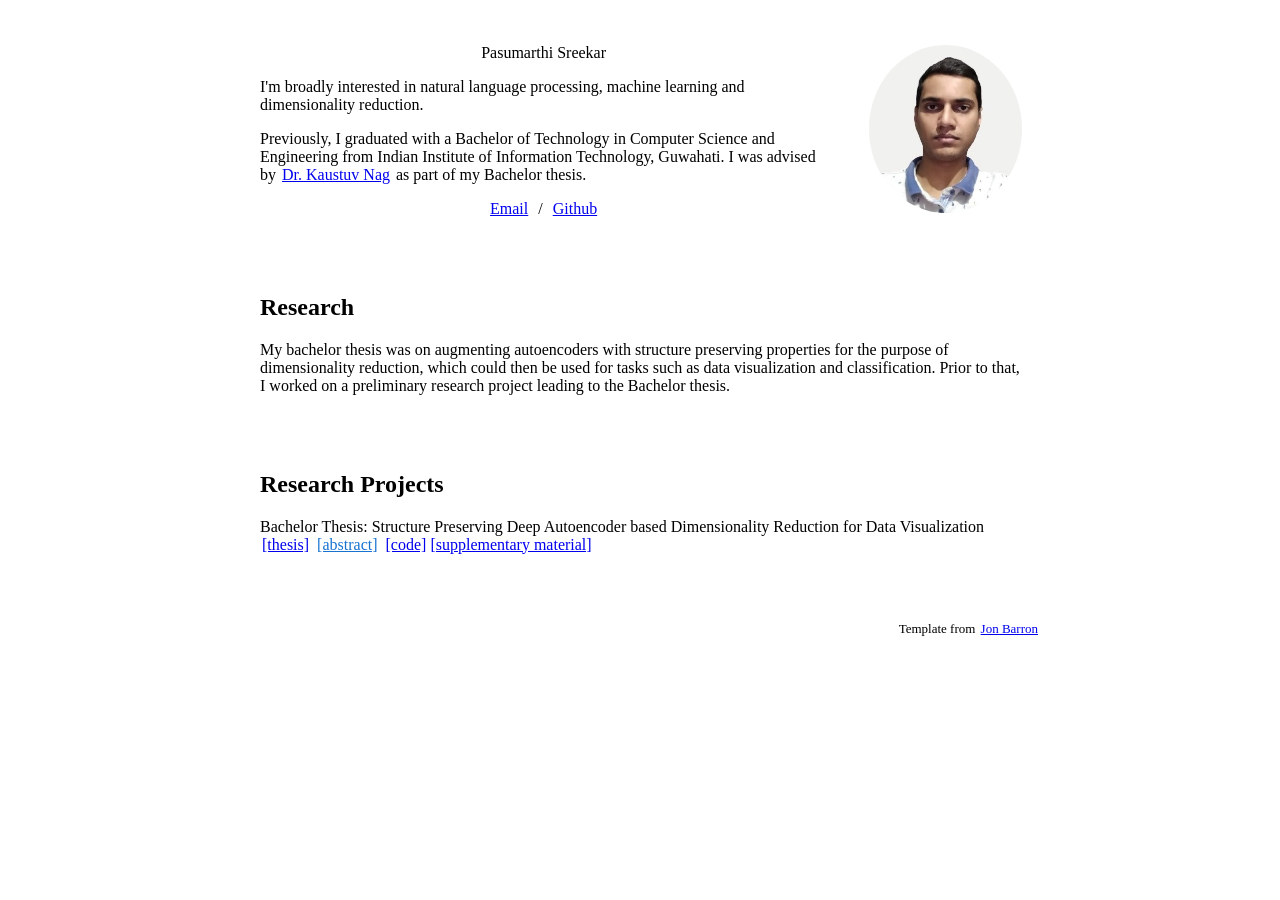
==== index.html @ 862ea4b8 "c" ====
<!DOCTYPE HTML>
<html lang="en">
  <head>

    <style>
  a {
    margin: 2px; /* Adjust the value according to your preference */
  }
      #hidden-paragraph {
        display: none;
      }
      #reveal-link{
  color: #1772d0;}
      
    </style>
    <script>
    function toggleParagraph() {
       
      var paragraph = document.getElementById('hidden-paragraph');
      if( paragraph.style.display == 'block'){
      paragraph.style.display = 'none';
      //document.getElementById('reveal-link').style.display = 'none'; // Hide the link
      return;
      } 
      paragraph.style.display = 'block';
     
    }
    </script>
    <meta http-equiv="Content-Type" content="text/html; charset=UTF-8">

    <title>Pasumarthi Sreekar</title>

    <meta name="author" content="Pasumarthi Sreekar">
    <meta name="viewport" content="width=device-width, initial-scale=1">
    <link rel="shortcut icon" href="images/favicon/favicon.ico" type="image/x-icon">
    <link rel="stylesheet" type="text/css" href="stylesheet.css">
    
  </head>

  <body>
    <table style="width:100%;max-width:800px;border:0px;border-spacing:0px;border-collapse:separate;margin-right:auto;margin-left:auto;"><tbody>
      <tr style="padding:0px">
        <td style="padding:0px">
          <table style="width:100%
;border:0px;border-spacing:0px;border-collapse:separate;margin-right:auto;margin-left:auto;"><tbody>
            <tr style="padding:0px">
              <td style="padding:2.5%;width:63%;vertical-align:middle">
                <p class="name" style="text-align: center;">
                  Pasumarthi Sreekar
                </p>
                <p>I'm broadly interested in natural language processing, machine learning and dimensionality reduction.</p><p> Previously, I graduated with a Bachelor of Technology in Computer Science and Engineering from Indian Institute of Information Technology, Guwahati. I was advised by <a href="https://www.iiitg.ac.in/computer-science-and-engineering/dr-kaustuv-nag">Dr. Kaustuv Nag</a> as part of my Bachelor thesis.</p>

               
                <p>
                   </p>
                <p style="text-align:center">
                  <a href="mailto:sreekar.pasumarthi@gmail.com">Email</a> &nbsp;/&nbsp;
                  
              
                  <a href="https://github.com/pasumarthisreekar/">Github</a>
                </p>
              </td>
              <td style="padding:2.5%;width:20%;max-width:20%">
                <a href="images/JonBarron.jpg"><img style="width:100%;max-width:100%;object-fit: cover; border-radius: 50%;" alt="profile photo" src="images/JonBarron.jpg" class="hoverZoomLink"></a>
              </td>
            </tr>
          </tbody></table>
          <table style="width:100%;border:0px;border-spacing:0px;border-collapse:separate;margin-right:auto;margin-left:auto;"><tbody>
              <tr>
              <td style="padding:20px;width:100%;vertical-align:middle">
                <h2>Research</h2>
                <p>
                  My bachelor thesis was on augmenting autoencoders with structure preserving properties for the purpose of dimensionality reduction, which could then be used for tasks such as data visualization and classification. Prior to that, I worked on a preliminary research project leading to the Bachelor thesis.
                
                </p>
              </td>
            </tr>
          </tbody></table>
          <table style="width:100%;border:0px;border-spacing:0px;border-collapse:separate;margin-right:auto;margin-left:auto;"><tbody>
            <td style="padding:20px;width:100%;vertical-align:middle">
            <h2>Research Projects</h2>
<p>
  <span class="papertitle">
    Bachelor Thesis: Structure Preserving Deep Autoencoder based Dimensionality Reduction for Data Visualization
    </span>

    <br />
	  <a href="data/Bachelor Thesis.pdf">[thesis]</a> <a href="#" id="reveal-link" onclick="toggleParagraph();">[abstract]</a> <a href="https://github.com/pasumarthisreekar/bachelor-thesis">[code]</a><a href="data/Supplementary Material.pdf">[supplementary material]</a>

<p id="hidden-paragraph">Autoencoders are typically used for the task of dimensionality reduction. However, a drawback of theirs is that if they have additional representative capacity, they may not preserve the structure of input data faithfully in the lower-dimensional space. Regularisation can be a way to solve this problem, as it can encourge the autoencoder to learn stucture preserving properties of the dataset. Here, we propose a regulariser that aims to preserve the geometric properties of the input data by preserving the geodesic distances between data points in the input space as the Euclidean distance in the embedding space. Further, for the task of data visualization, we set the lower dimensionality to 2 or 3. We then test the visual quality of the embeddings and observe that the autoencoder was able to preserve the manifold structure successfully.
</p> 

</p>
        
   
    
      

           

          

                     

          
          </tbody></table>
          <table style="width:100%;border:0px;border-spacing:0px;border-collapse:separate;margin-right:auto;margin-left:auto;"><tbody>
            <tr>
              <td style="padding:0px">
                <br>
                <p style="text-align:right;font-size:small;">
                  Template from <a href="https://github.com/jonbarron/jonbarron_website">Jon Barron</a> 
              </td>
            </tr>
          </tbody></table>
        </td>
      </tr>
    </table>
  </body>
</html>
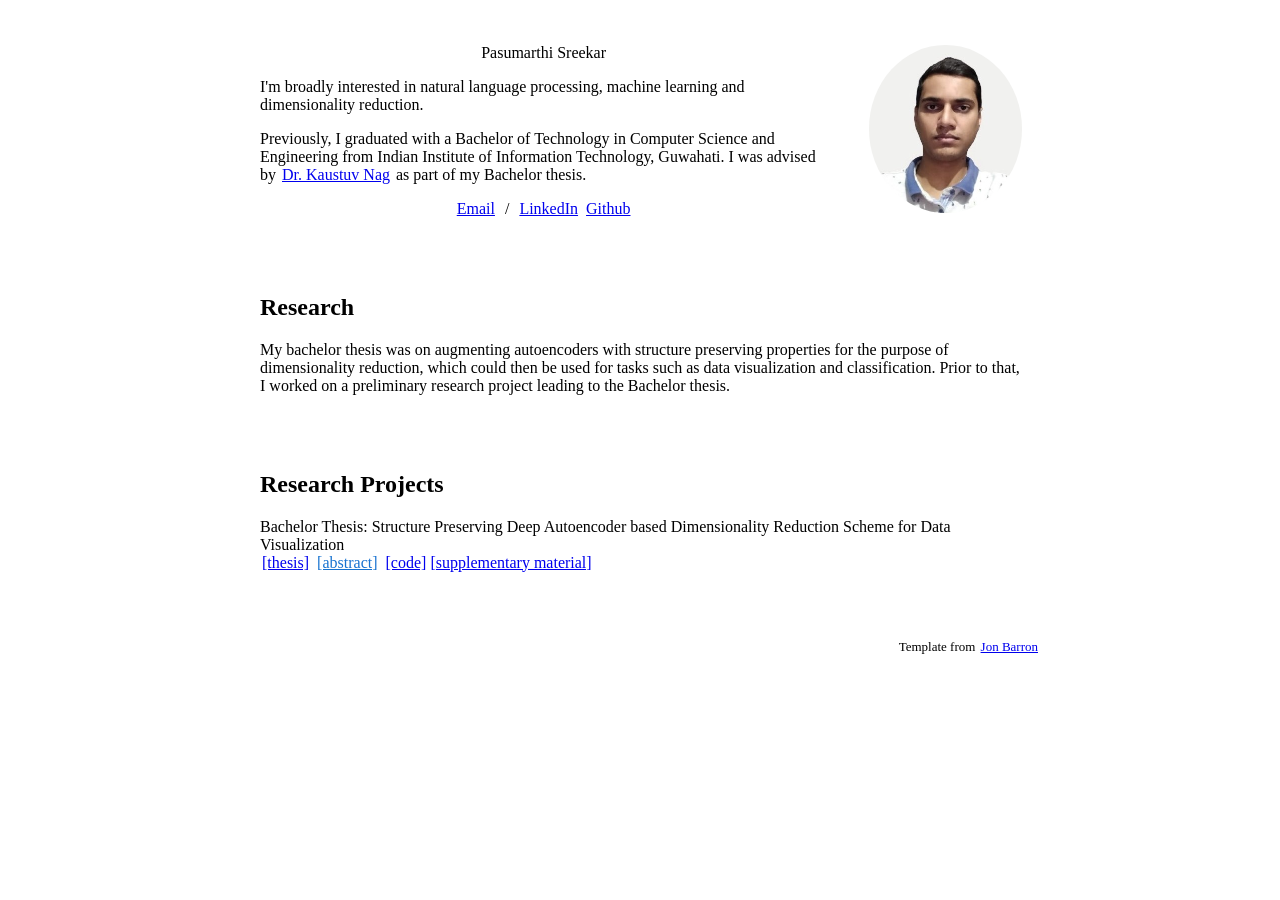
==== commit 6c493599: "c" ====
--- a/index.html
+++ b/index.html
@@ -56,7 +56,7 @@
                 <p style="text-align:center">
                   <a href="mailto:sreekar.pasumarthi@gmail.com">Email</a> &nbsp;/&nbsp;
                   
-              
+                  <a href="https://linkedin.com/pasumarthisreekar/">LinkedIn</a>
                   <a href="https://github.com/pasumarthisreekar/">Github</a>
                 </p>
               </td>
@@ -81,7 +81,7 @@
             <h2>Research Projects</h2>
 <p>
   <span class="papertitle">
-    Bachelor Thesis: Structure Preserving Deep Autoencoder based Dimensionality Reduction for Data Visualization
+    Bachelor Thesis: Structure Preserving Deep Autoencoder based Dimensionality Reduction Scheme for Data Visualization
     </span>
 
     <br />
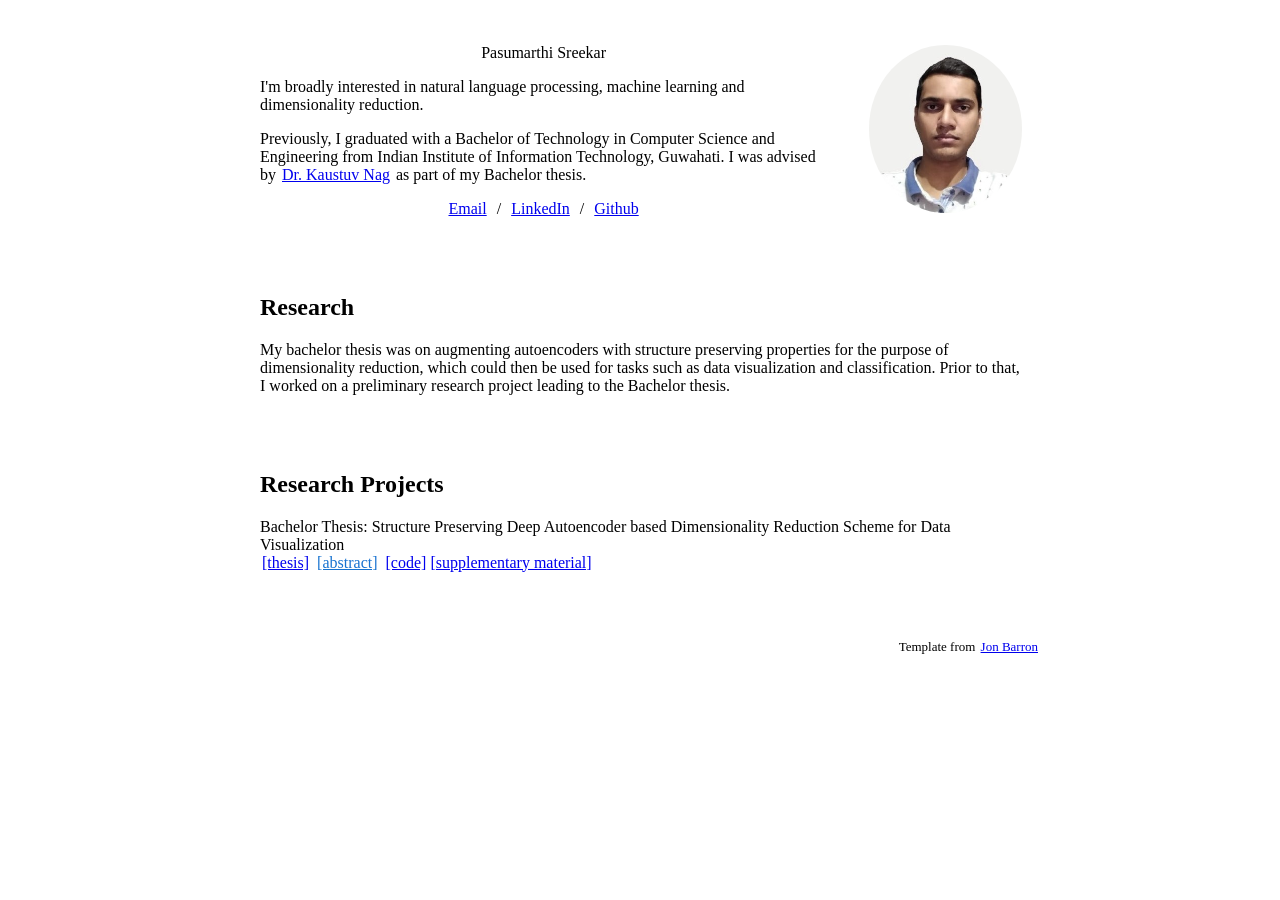
==== commit 6b900aa2: "c" ====
--- a/index.html
+++ b/index.html
@@ -56,7 +56,7 @@
                 <p style="text-align:center">
                   <a href="mailto:sreekar.pasumarthi@gmail.com">Email</a> &nbsp;/&nbsp;
                   
-                  <a href="https://linkedin.com/pasumarthisreekar/">LinkedIn</a>
+                  <a href="https://linkedin.com/in/pasumarthisreekar/">LinkedIn</a> &nbsp;/&nbsp;
                   <a href="https://github.com/pasumarthisreekar/">Github</a>
                 </p>
               </td>
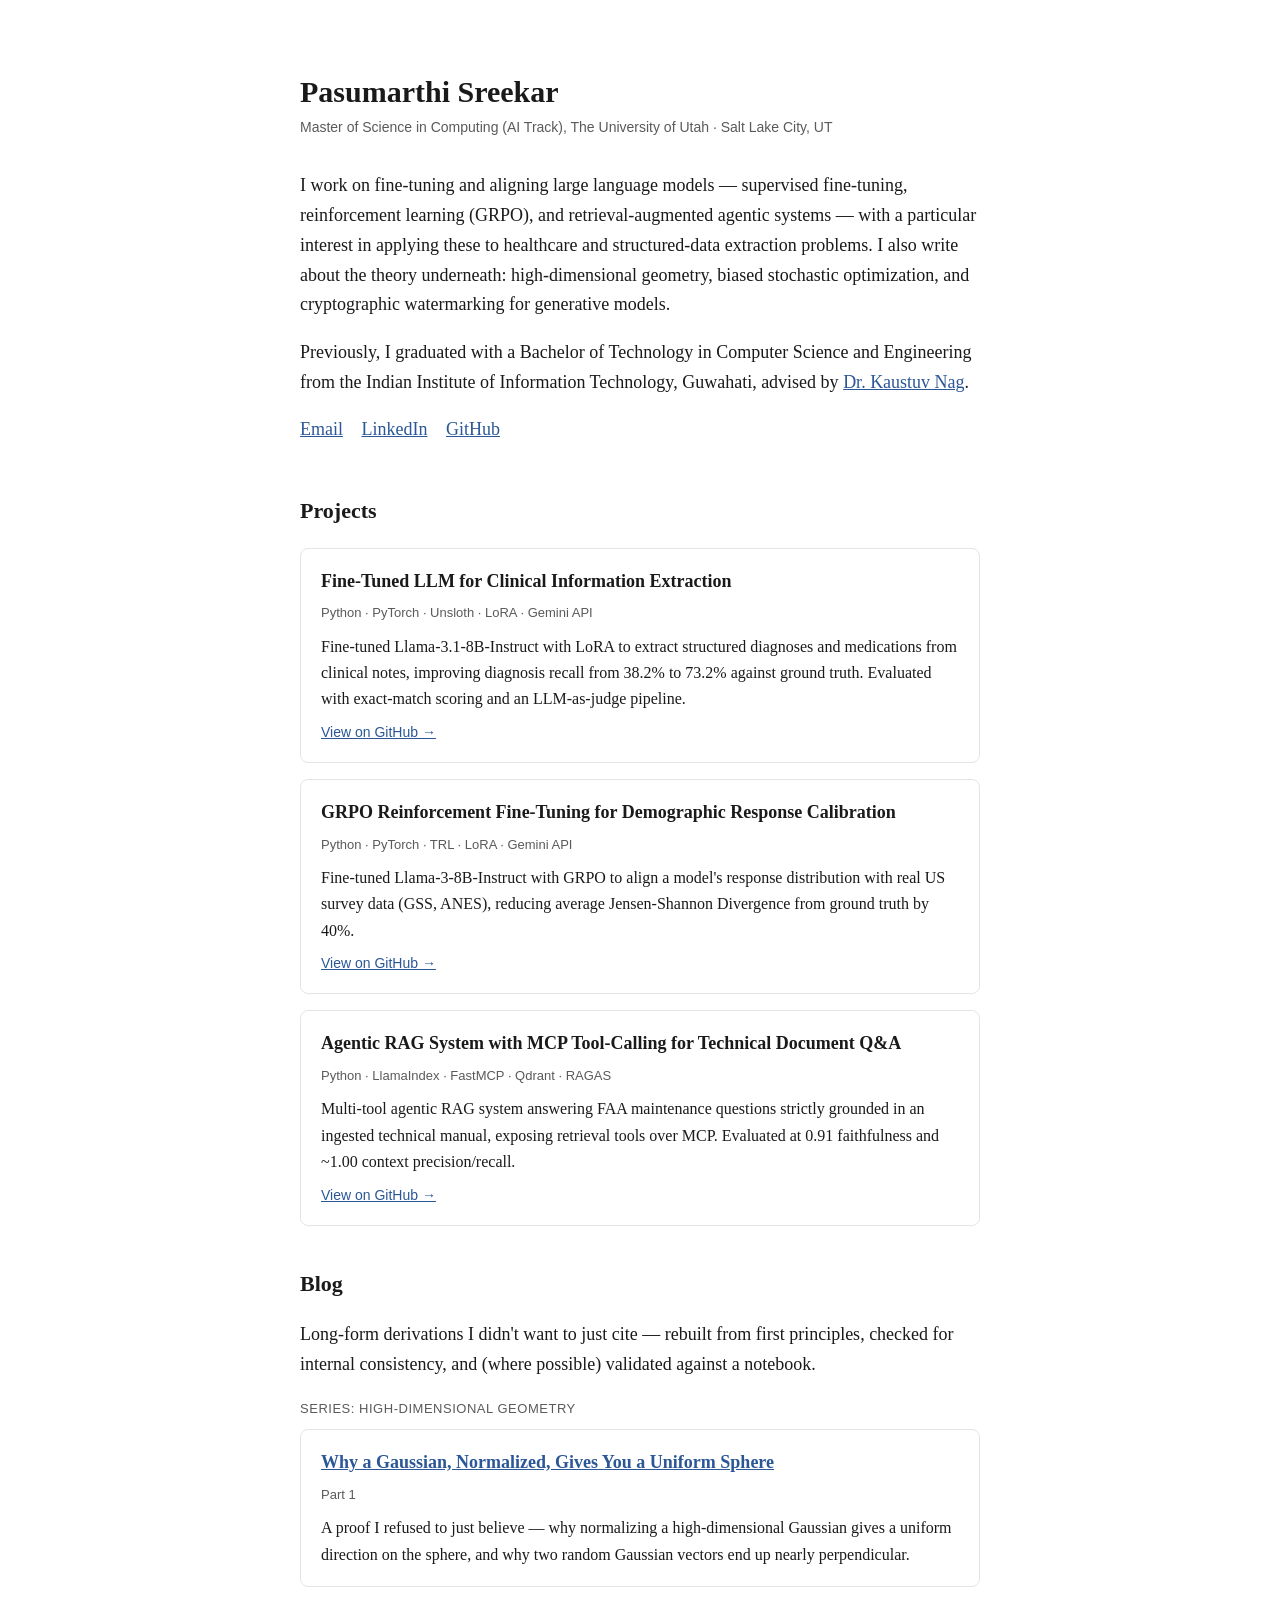
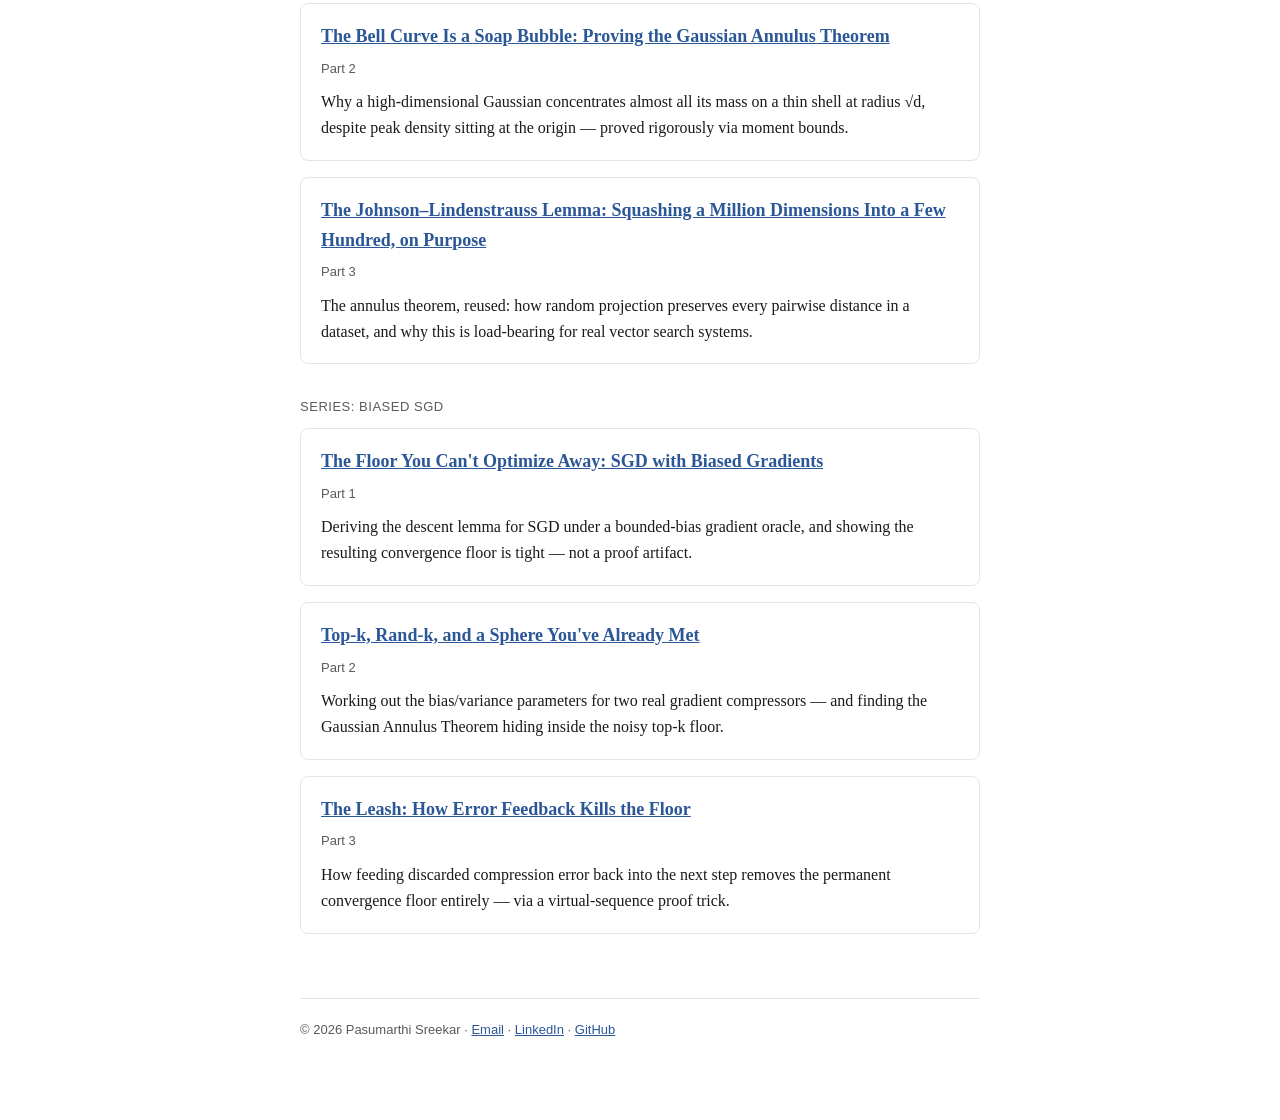
==== commit 280b48c5: "Rebuild portfolio site: current bio, projects, and blog" ====
--- a/index.html
+++ b/index.html
@@ -1,120 +1,99 @@
-<!DOCTYPE HTML>
+<!DOCTYPE html>
 <html lang="en">
-  <head>
+<head>
+<meta charset="UTF-8">
+<meta name="viewport" content="width=device-width, initial-scale=1">
+<title>Pasumarthi Sreekar</title>
+<link rel="stylesheet" href="style.css">
+</head>
+<body>
 
-    <style>
-  a {
-    margin: 2px; /* Adjust the value according to your preference */
-  }
-      #hidden-paragraph {
-        display: none;
-      }
-      #reveal-link{
-  color: #1772d0;}
-      
-    </style>
-    <script>
-    function toggleParagraph() {
-       
-      var paragraph = document.getElementById('hidden-paragraph');
-      if( paragraph.style.display == 'block'){
-      paragraph.style.display = 'none';
-      //document.getElementById('reveal-link').style.display = 'none'; // Hide the link
-      return;
-      } 
-      paragraph.style.display = 'block';
-     
-    }
-    </script>
-    <meta http-equiv="Content-Type" content="text/html; charset=UTF-8">
+<section class="intro">
+  <h1>Pasumarthi Sreekar</h1>
+  <p class="meta">Master of Science in Computing (AI Track), The University of Utah &middot; Salt Lake City, UT</p>
 
-    <title>Pasumarthi Sreekar</title>
+  <p>I work on fine-tuning and aligning large language models — supervised fine-tuning, reinforcement learning (GRPO), and retrieval-augmented agentic systems — with a particular interest in applying these to healthcare and structured-data extraction problems. I also write about the theory underneath: high-dimensional geometry, biased stochastic optimization, and cryptographic watermarking for generative models.</p>
 
-    <meta name="author" content="Pasumarthi Sreekar">
-    <meta name="viewport" content="width=device-width, initial-scale=1">
-    <link rel="shortcut icon" href="images/favicon/favicon.ico" type="image/x-icon">
-    <link rel="stylesheet" type="text/css" href="stylesheet.css">
-    
-  </head>
+  <p>Previously, I graduated with a Bachelor of Technology in Computer Science and Engineering from the Indian Institute of Information Technology, Guwahati, advised by <a href="https://www.iiitg.ac.in/computer-science-and-engineering/dr-kaustuv-nag">Dr. Kaustuv Nag</a>.</p>
 
-  <body>
-    <table style="width:100%;max-width:800px;border:0px;border-spacing:0px;border-collapse:separate;margin-right:auto;margin-left:auto;"><tbody>
-      <tr style="padding:0px">
-        <td style="padding:0px">
-          <table style="width:100%
-;border:0px;border-spacing:0px;border-collapse:separate;margin-right:auto;margin-left:auto;"><tbody>
-            <tr style="padding:0px">
-              <td style="padding:2.5%;width:63%;vertical-align:middle">
-                <p class="name" style="text-align: center;">
-                  Pasumarthi Sreekar
-                </p>
-                <p>I'm broadly interested in natural language processing, machine learning and dimensionality reduction.</p><p> Previously, I graduated with a Bachelor of Technology in Computer Science and Engineering from Indian Institute of Information Technology, Guwahati. I was advised by <a href="https://www.iiitg.ac.in/computer-science-and-engineering/dr-kaustuv-nag">Dr. Kaustuv Nag</a> as part of my Bachelor thesis.</p>
+  <p class="links">
+    <a href="mailto:sreekar.pasumarthi@gmail.com">Email</a>
+    <a href="https://linkedin.com/in/pasumarthisreekar/">LinkedIn</a>
+    <a href="https://github.com/pasumarthisreekar/">GitHub</a>
+  </p>
+</section>
 
-               
-                <p>
-                   </p>
-                <p style="text-align:center">
-                  <a href="mailto:sreekar.pasumarthi@gmail.com">Email</a> &nbsp;/&nbsp;
-                  
-                  <a href="https://linkedin.com/in/pasumarthisreekar/">LinkedIn</a> &nbsp;/&nbsp;
-                  <a href="https://github.com/pasumarthisreekar/">Github</a>
-                </p>
-              </td>
-              <td style="padding:2.5%;width:20%;max-width:20%">
-                <a href="images/JonBarron.jpg"><img style="width:100%;max-width:100%;object-fit: cover; border-radius: 50%;" alt="profile photo" src="images/JonBarron.jpg" class="hoverZoomLink"></a>
-              </td>
-            </tr>
-          </tbody></table>
-          <table style="width:100%;border:0px;border-spacing:0px;border-collapse:separate;margin-right:auto;margin-left:auto;"><tbody>
-              <tr>
-              <td style="padding:20px;width:100%;vertical-align:middle">
-                <h2>Research</h2>
-                <p>
-                  My bachelor thesis was on augmenting autoencoders with structure preserving properties for the purpose of dimensionality reduction, which could then be used for tasks such as data visualization and classification. Prior to that, I worked on a preliminary research project leading to the Bachelor thesis.
-                
-                </p>
-              </td>
-            </tr>
-          </tbody></table>
-          <table style="width:100%;border:0px;border-spacing:0px;border-collapse:separate;margin-right:auto;margin-left:auto;"><tbody>
-            <td style="padding:20px;width:100%;vertical-align:middle">
-            <h2>Research Projects</h2>
-<p>
-  <span class="papertitle">
-    Bachelor Thesis: Structure Preserving Deep Autoencoder based Dimensionality Reduction Scheme for Data Visualization
-    </span>
+<section id="projects">
+  <h2>Projects</h2>
 
-    <br />
-	  <a href="data/Bachelor Thesis.pdf">[thesis]</a> <a href="#" id="reveal-link" onclick="toggleParagraph();">[abstract]</a> <a href="https://github.com/pasumarthisreekar/bachelor-thesis">[code]</a><a href="data/Supplementary Material.pdf">[supplementary material]</a>
+  <div class="project-card">
+    <h3>Fine-Tuned LLM for Clinical Information Extraction</h3>
+    <div class="tags">Python &middot; PyTorch &middot; Unsloth &middot; LoRA &middot; Gemini API</div>
+    <p>Fine-tuned Llama-3.1-8B-Instruct with LoRA to extract structured diagnoses and medications from clinical notes, improving diagnosis recall from 38.2% to 73.2% against ground truth. Evaluated with exact-match scoring and an LLM-as-judge pipeline.</p>
+    <p class="repo-link"><a href="https://github.com/pasumarthisreekar/sft-clinical-llm-extraction">View on GitHub &rarr;</a></p>
+  </div>
 
-<p id="hidden-paragraph">Autoencoders are typically used for the task of dimensionality reduction. However, a drawback of theirs is that if they have additional representative capacity, they may not preserve the structure of input data faithfully in the lower-dimensional space. Regularisation can be a way to solve this problem, as it can encourge the autoencoder to learn stucture preserving properties of the dataset. Here, we propose a regulariser that aims to preserve the geometric properties of the input data by preserving the geodesic distances between data points in the input space as the Euclidean distance in the embedding space. Further, for the task of data visualization, we set the lower dimensionality to 2 or 3. We then test the visual quality of the embeddings and observe that the autoencoder was able to preserve the manifold structure successfully.
-</p> 
+  <div class="project-card">
+    <h3>GRPO Reinforcement Fine-Tuning for Demographic Response Calibration</h3>
+    <div class="tags">Python &middot; PyTorch &middot; TRL &middot; LoRA &middot; Gemini API</div>
+    <p>Fine-tuned Llama-3-8B-Instruct with GRPO to align a model's response distribution with real US survey data (GSS, ANES), reducing average Jensen-Shannon Divergence from ground truth by 40%.</p>
+    <p class="repo-link"><a href="https://github.com/pasumarthisreekar/grpo-demographic-calibration">View on GitHub &rarr;</a></p>
+  </div>
 
-</p>
-        
-   
-    
-      
+  <div class="project-card">
+    <h3>Agentic RAG System with MCP Tool-Calling for Technical Document Q&amp;A</h3>
+    <div class="tags">Python &middot; LlamaIndex &middot; FastMCP &middot; Qdrant &middot; RAGAS</div>
+    <p>Multi-tool agentic RAG system answering FAA maintenance questions strictly grounded in an ingested technical manual, exposing retrieval tools over MCP. Evaluated at 0.91 faithfulness and ~1.00 context precision/recall.</p>
+    <p class="repo-link"><a href="https://github.com/pasumarthisreekar/agentic-rag-faa-manual">View on GitHub &rarr;</a></p>
+  </div>
+</section>
 
-           
+<section id="blog">
+  <h2>Blog</h2>
+  <p>Long-form derivations I didn't want to just cite — rebuilt from first principles, checked for internal consistency, and (where possible) validated against a notebook.</p>
 
-          
+  <div class="series-group">
+    <div class="series-title">Series: High-Dimensional Geometry</div>
+    <div class="post-card">
+      <h3><a href="blog/uniform-sphere-sampling.html">Why a Gaussian, Normalized, Gives You a Uniform Sphere</a></h3>
+      <div class="series">Part 1</div>
+      <p>A proof I refused to just believe — why normalizing a high-dimensional Gaussian gives a uniform direction on the sphere, and why two random Gaussian vectors end up nearly perpendicular.</p>
+    </div>
+    <div class="post-card">
+      <h3><a href="blog/gaussian-annulus-theorem.html">The Bell Curve Is a Soap Bubble: Proving the Gaussian Annulus Theorem</a></h3>
+      <div class="series">Part 2</div>
+      <p>Why a high-dimensional Gaussian concentrates almost all its mass on a thin shell at radius &radic;d, despite peak density sitting at the origin — proved rigorously via moment bounds.</p>
+    </div>
+    <div class="post-card">
+      <h3><a href="blog/jl-lemma-nearest-neighbor.html">The Johnson–Lindenstrauss Lemma: Squashing a Million Dimensions Into a Few Hundred, on Purpose</a></h3>
+      <div class="series">Part 3</div>
+      <p>The annulus theorem, reused: how random projection preserves every pairwise distance in a dataset, and why this is load-bearing for real vector search systems.</p>
+    </div>
+  </div>
 
-                     
+  <div class="series-group">
+    <div class="series-title">Series: Biased SGD</div>
+    <div class="post-card">
+      <h3><a href="blog/biased-sgd-theory.html">The Floor You Can't Optimize Away: SGD with Biased Gradients</a></h3>
+      <div class="series">Part 1</div>
+      <p>Deriving the descent lemma for SGD under a bounded-bias gradient oracle, and showing the resulting convergence floor is tight — not a proof artifact.</p>
+    </div>
+    <div class="post-card">
+      <h3><a href="blog/biased-sgd-topk-randk.html">Top-k, Rand-k, and a Sphere You've Already Met</a></h3>
+      <div class="series">Part 2</div>
+      <p>Working out the bias/variance parameters for two real gradient compressors — and finding the Gaussian Annulus Theorem hiding inside the noisy top-k floor.</p>
+    </div>
+    <div class="post-card">
+      <h3><a href="blog/biased-sgd-error-feedback.html">The Leash: How Error Feedback Kills the Floor</a></h3>
+      <div class="series">Part 3</div>
+      <p>How feeding discarded compression error back into the next step removes the permanent convergence floor entirely — via a virtual-sequence proof trick.</p>
+    </div>
+  </div>
+</section>
 
-          
-          </tbody></table>
-          <table style="width:100%;border:0px;border-spacing:0px;border-collapse:separate;margin-right:auto;margin-left:auto;"><tbody>
-            <tr>
-              <td style="padding:0px">
-                <br>
-                <p style="text-align:right;font-size:small;">
-                  Template from <a href="https://github.com/jonbarron/jonbarron_website">Jon Barron</a> 
-              </td>
-            </tr>
-          </tbody></table>
-        </td>
-      </tr>
-    </table>
-  </body>
+<footer>
+  &copy; 2026 Pasumarthi Sreekar &middot; <a href="mailto:sreekar.pasumarthi@gmail.com">Email</a> &middot; <a href="https://linkedin.com/in/pasumarthisreekar/">LinkedIn</a> &middot; <a href="https://github.com/pasumarthisreekar/">GitHub</a>
+</footer>
+
+</body>
 </html>
--- a/style.css
+++ b/style.css
@@ -0,0 +1,134 @@
+:root {
+  --text: #1a1a1a;
+  --muted: #5a5a5a;
+  --bg: #ffffff;
+  --accent: #2b5797;
+  --border: #e5e5e5;
+  --code-bg: #f5f5f5;
+  --max-width: 720px;
+}
+
+* { box-sizing: border-box; }
+
+body {
+  font-family: "Georgia", "Charter", serif;
+  color: var(--text);
+  background: var(--bg);
+  max-width: var(--max-width);
+  margin: 0 auto;
+  padding: 48px 20px 80px;
+  line-height: 1.65;
+  font-size: 18px;
+}
+
+nav.site-nav {
+  font-family: -apple-system, BlinkMacSystemFont, "Segoe UI", sans-serif;
+  font-size: 15px;
+  margin-bottom: 40px;
+  padding-bottom: 16px;
+  border-bottom: 1px solid var(--border);
+}
+nav.site-nav a {
+  color: var(--muted);
+  text-decoration: none;
+  margin-right: 20px;
+}
+nav.site-nav a:hover { color: var(--accent); }
+nav.site-nav a.home { color: var(--text); font-weight: 600; }
+
+h1 {
+  font-size: 30px;
+  line-height: 1.25;
+  margin-bottom: 6px;
+}
+h2 { font-size: 22px; margin-top: 40px; }
+h3 { font-size: 19px; margin-top: 32px; }
+
+p.meta {
+  font-family: -apple-system, BlinkMacSystemFont, "Segoe UI", sans-serif;
+  color: var(--muted);
+  font-size: 14px;
+  margin-top: 0;
+  margin-bottom: 32px;
+}
+
+a { color: var(--accent); }
+
+em { color: var(--muted); }
+
+hr {
+  border: none;
+  border-top: 1px solid var(--border);
+  margin: 36px 0;
+}
+
+table {
+  border-collapse: collapse;
+  width: 100%;
+  font-size: 15px;
+  margin: 24px 0;
+  font-family: -apple-system, BlinkMacSystemFont, "Segoe UI", sans-serif;
+}
+th, td {
+  border: 1px solid var(--border);
+  padding: 8px 12px;
+  text-align: left;
+}
+th { background: var(--code-bg); }
+
+code {
+  background: var(--code-bg);
+  padding: 1px 5px;
+  border-radius: 3px;
+  font-size: 0.9em;
+}
+
+blockquote {
+  border-left: 3px solid var(--border);
+  margin-left: 0;
+  padding-left: 18px;
+  color: var(--muted);
+}
+
+/* Homepage-specific */
+.intro { margin-bottom: 48px; }
+.intro .links a { margin-right: 14px; }
+
+.project-card, .post-card {
+  border: 1px solid var(--border);
+  border-radius: 8px;
+  padding: 18px 20px;
+  margin-bottom: 16px;
+}
+.project-card h3, .post-card h3 {
+  margin-top: 0;
+  margin-bottom: 6px;
+  font-size: 18px;
+}
+.project-card .tags, .post-card .series {
+  font-family: -apple-system, BlinkMacSystemFont, "Segoe UI", sans-serif;
+  font-size: 13px;
+  color: var(--muted);
+  margin-bottom: 10px;
+}
+.project-card p, .post-card p { margin: 8px 0 0; font-size: 16px; }
+.project-card .repo-link { font-family: -apple-system, BlinkMacSystemFont, "Segoe UI", sans-serif; font-size: 14px; }
+
+.series-group { margin-bottom: 32px; }
+.series-title {
+  font-family: -apple-system, BlinkMacSystemFont, "Segoe UI", sans-serif;
+  font-size: 13px;
+  text-transform: uppercase;
+  letter-spacing: 0.04em;
+  color: var(--muted);
+  margin-bottom: 10px;
+}
+
+footer {
+  margin-top: 64px;
+  padding-top: 20px;
+  border-top: 1px solid var(--border);
+  font-family: -apple-system, BlinkMacSystemFont, "Segoe UI", sans-serif;
+  font-size: 13px;
+  color: var(--muted);
+}
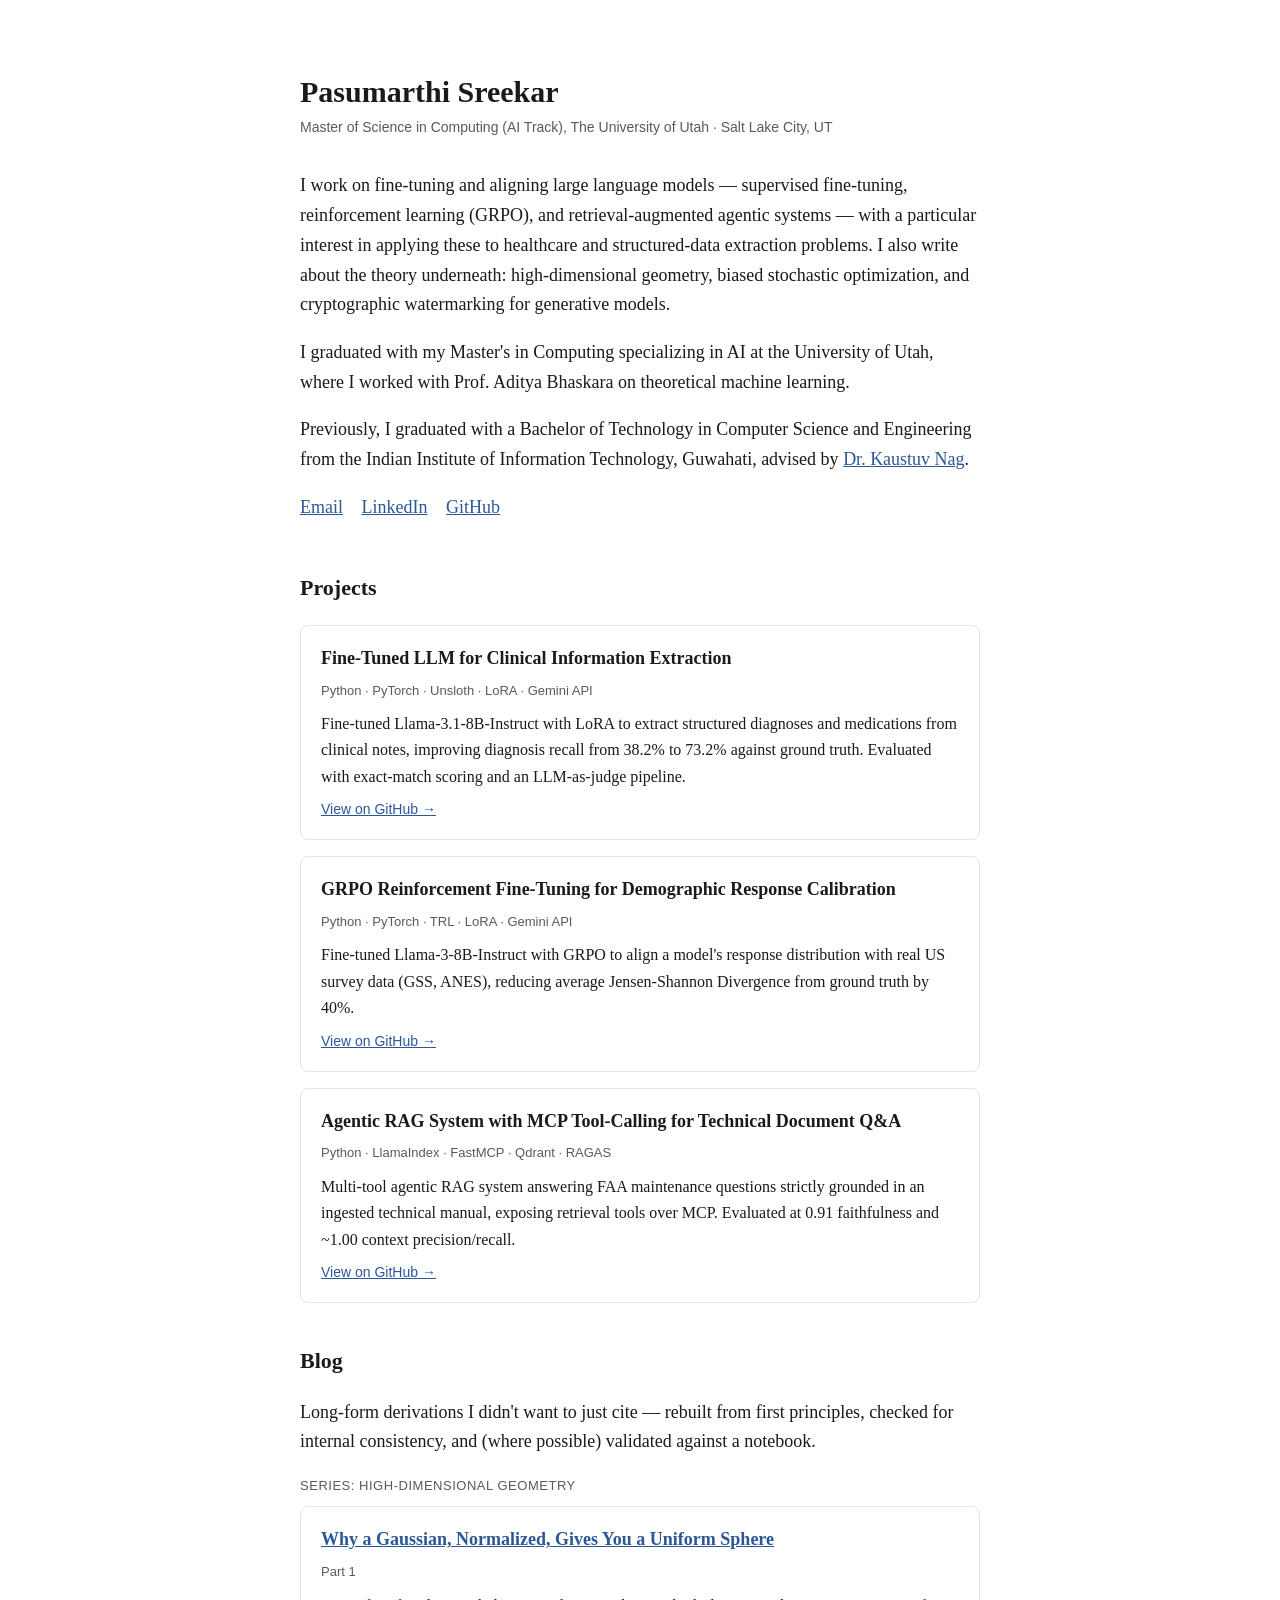
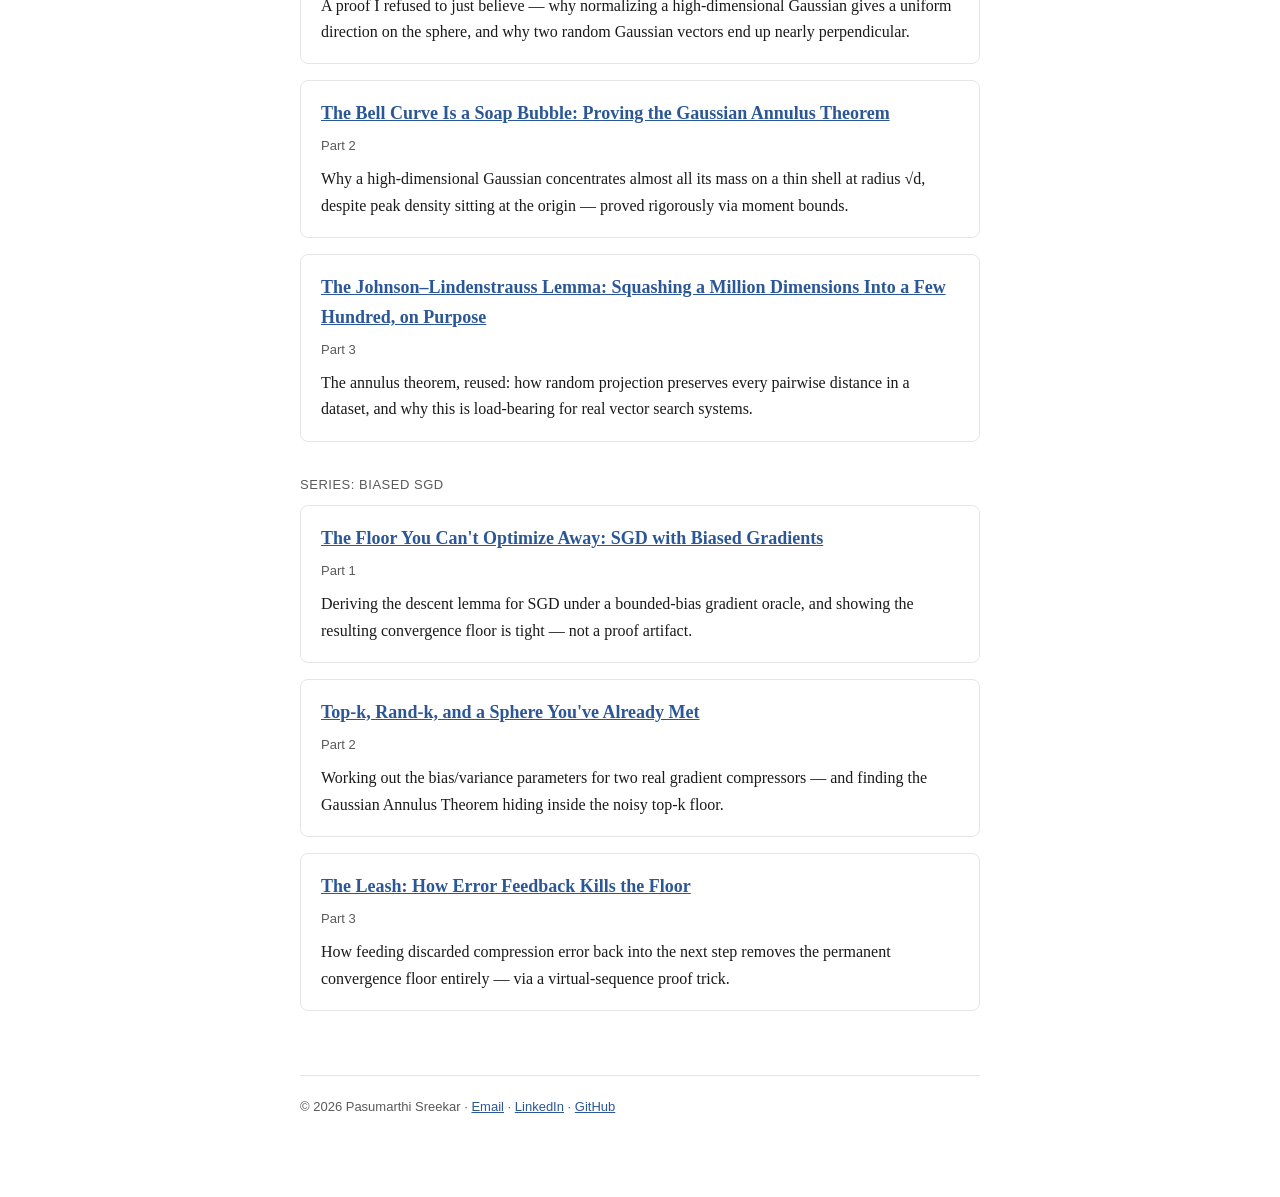
==== commit dc367eef: "Updated Bio" ====
--- a/index.html
+++ b/index.html
@@ -13,7 +13,7 @@
   <p class="meta">Master of Science in Computing (AI Track), The University of Utah &middot; Salt Lake City, UT</p>
 
   <p>I work on fine-tuning and aligning large language models — supervised fine-tuning, reinforcement learning (GRPO), and retrieval-augmented agentic systems — with a particular interest in applying these to healthcare and structured-data extraction problems. I also write about the theory underneath: high-dimensional geometry, biased stochastic optimization, and cryptographic watermarking for generative models.</p>
-
+  <p>I graduated with my Master's in Computing specializing in AI at the University of Utah, where I worked with <a href="https://www.cs.utah.edu/bhaskara-aditya/"></a>Prof. Aditya Bhaskara on theoretical machine learning.</p>
   <p>Previously, I graduated with a Bachelor of Technology in Computer Science and Engineering from the Indian Institute of Information Technology, Guwahati, advised by <a href="https://www.iiitg.ac.in/computer-science-and-engineering/dr-kaustuv-nag">Dr. Kaustuv Nag</a>.</p>
 
   <p class="links">
@@ -96,4 +96,4 @@
 </footer>
 
 </body>
-</html>
+</html>
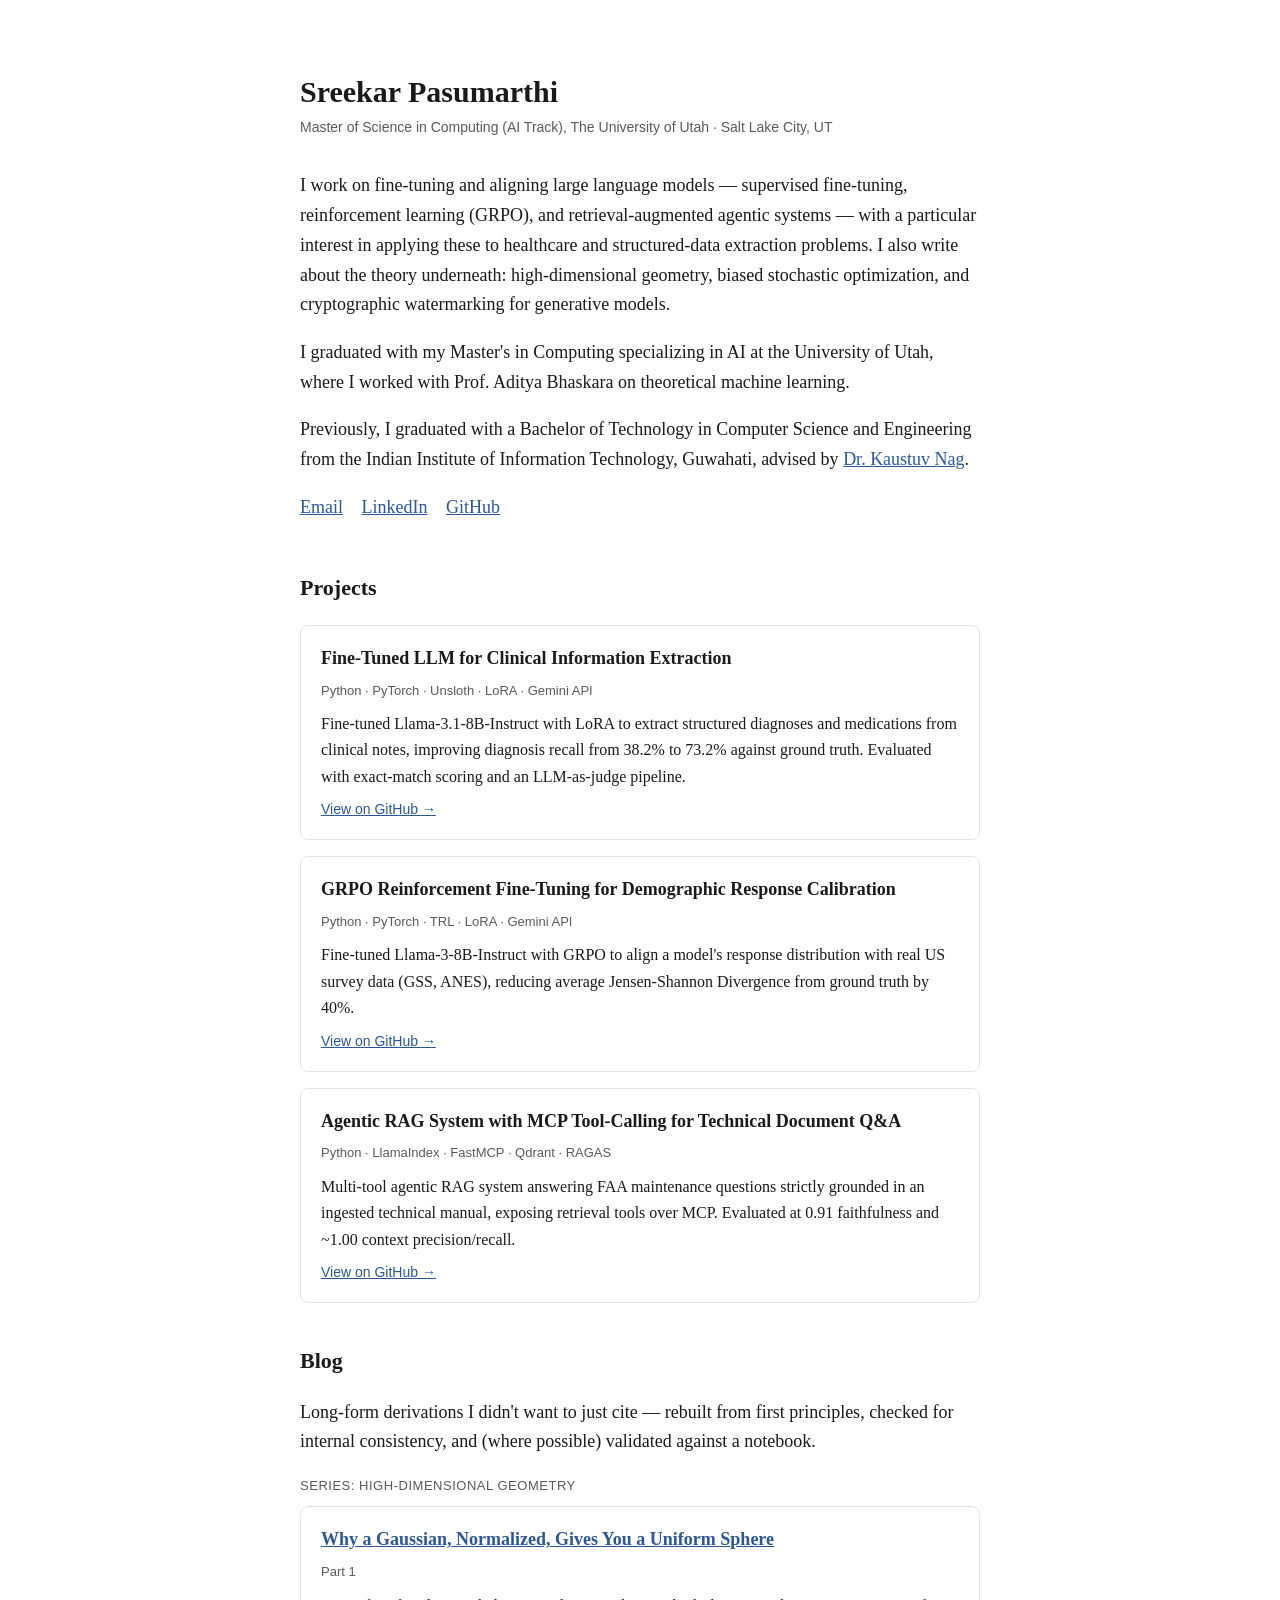
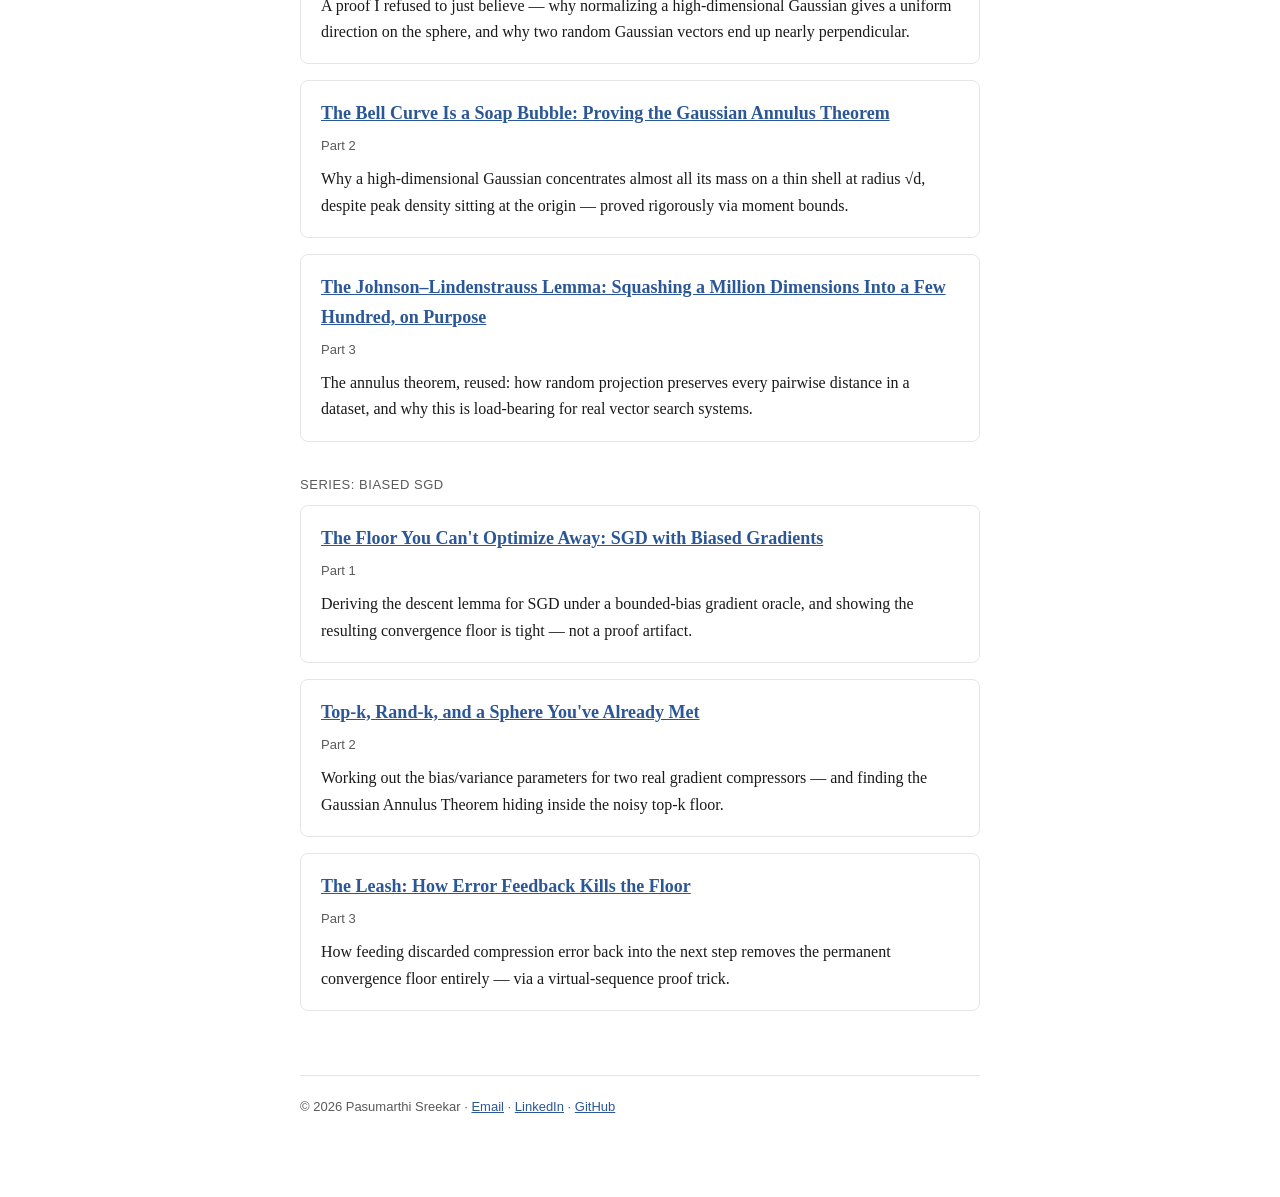
==== commit 28c60901: "Updated Bio" ====
--- a/index.html
+++ b/index.html
@@ -9,7 +9,7 @@
 <body>
 
 <section class="intro">
-  <h1>Pasumarthi Sreekar</h1>
+  <h1>Sreekar Pasumarthi</h1>
   <p class="meta">Master of Science in Computing (AI Track), The University of Utah &middot; Salt Lake City, UT</p>
 
   <p>I work on fine-tuning and aligning large language models — supervised fine-tuning, reinforcement learning (GRPO), and retrieval-augmented agentic systems — with a particular interest in applying these to healthcare and structured-data extraction problems. I also write about the theory underneath: high-dimensional geometry, biased stochastic optimization, and cryptographic watermarking for generative models.</p>
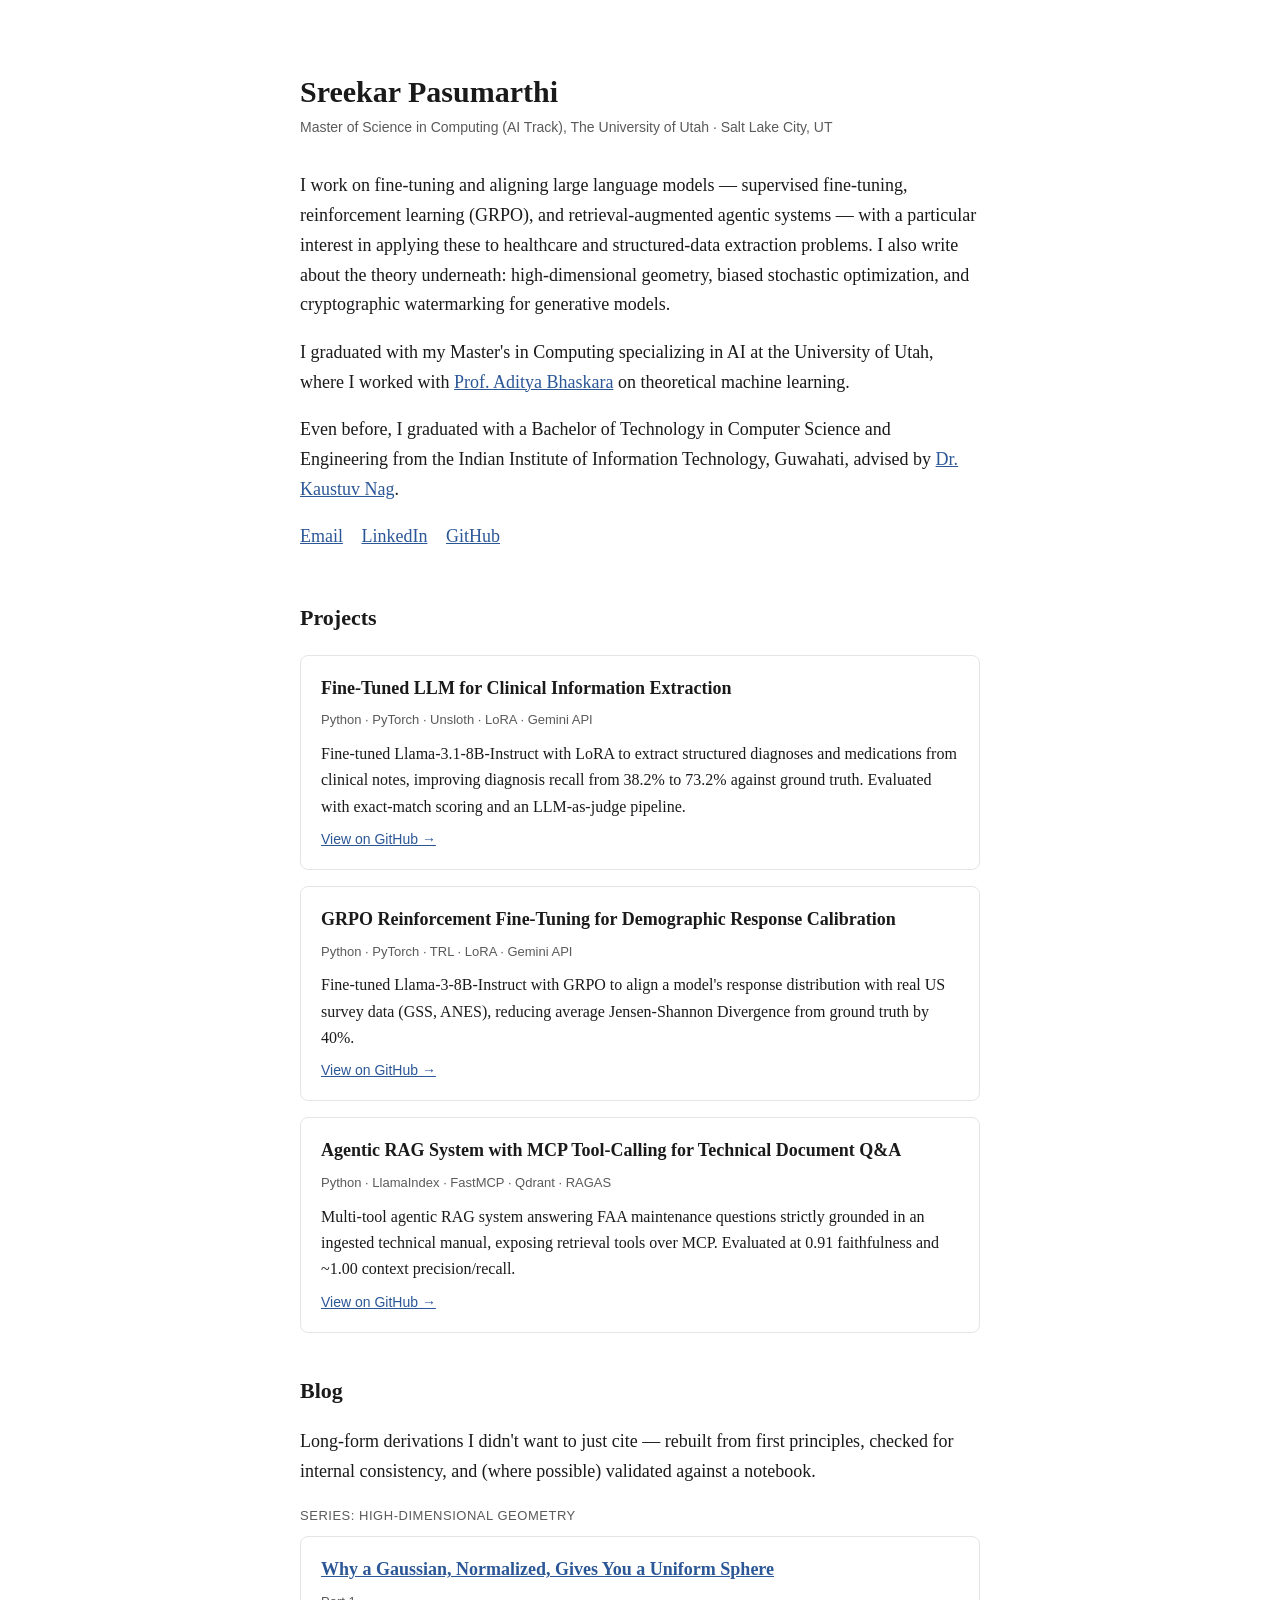
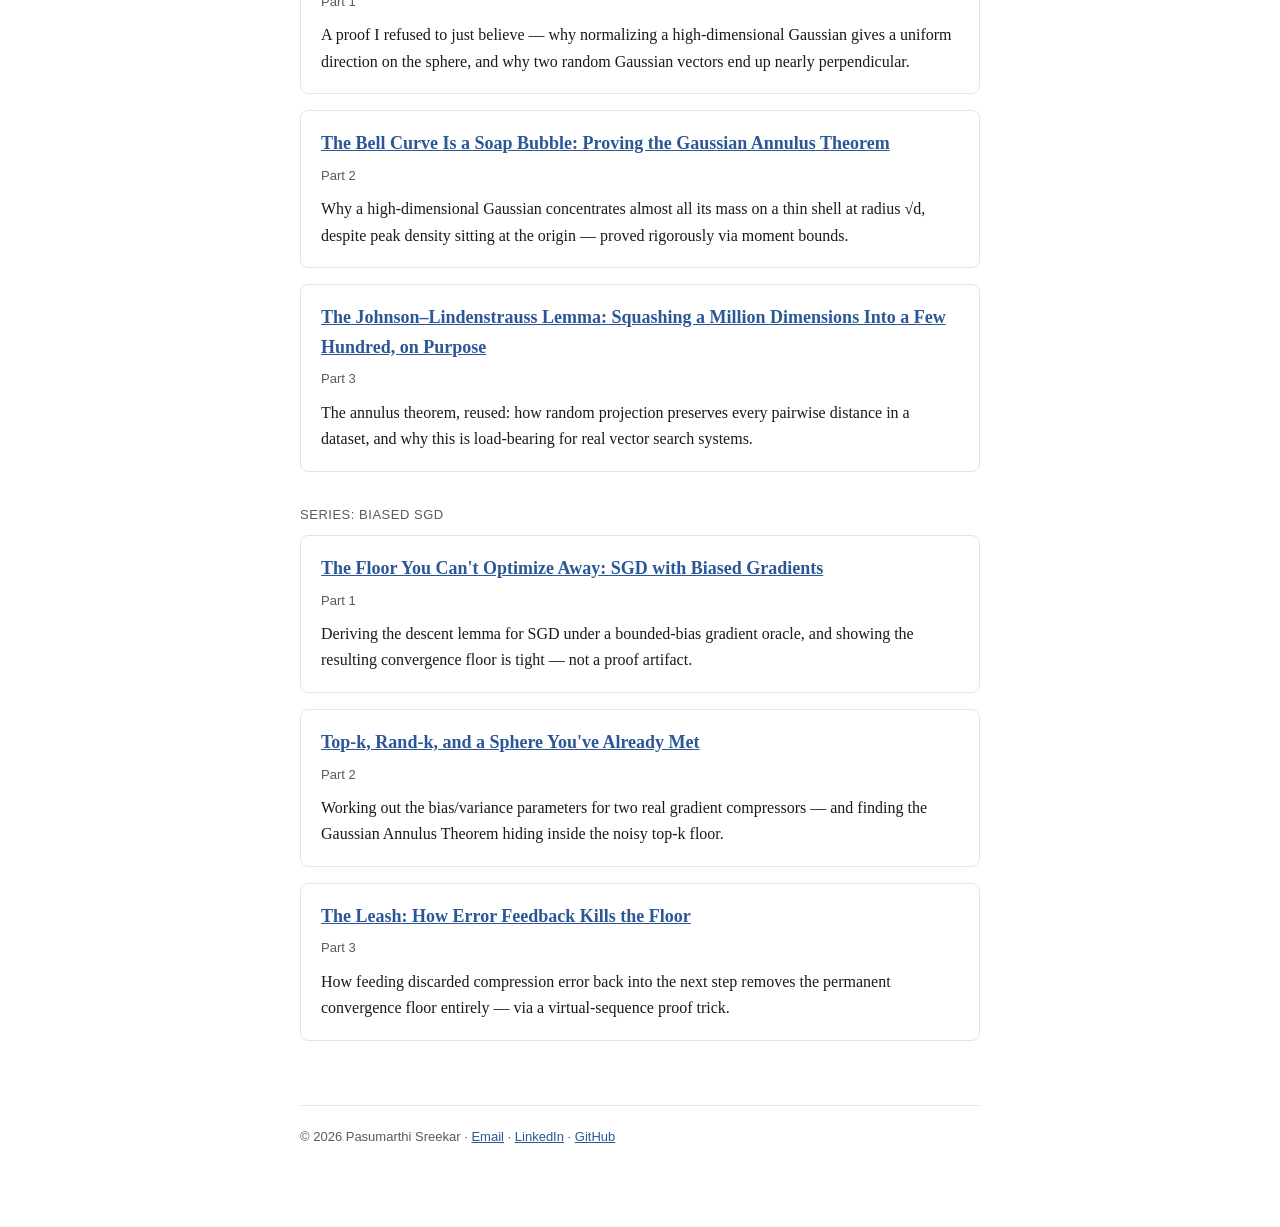
==== commit 8438bb0a: "Updated Bio" ====
--- a/index.html
+++ b/index.html
@@ -3,7 +3,7 @@
 <head>
 <meta charset="UTF-8">
 <meta name="viewport" content="width=device-width, initial-scale=1">
-<title>Pasumarthi Sreekar</title>
+<title>Sreekar Pasumarthi</title>
 <link rel="stylesheet" href="style.css">
 </head>
 <body>
@@ -13,8 +13,8 @@
   <p class="meta">Master of Science in Computing (AI Track), The University of Utah &middot; Salt Lake City, UT</p>
 
   <p>I work on fine-tuning and aligning large language models — supervised fine-tuning, reinforcement learning (GRPO), and retrieval-augmented agentic systems — with a particular interest in applying these to healthcare and structured-data extraction problems. I also write about the theory underneath: high-dimensional geometry, biased stochastic optimization, and cryptographic watermarking for generative models.</p>
-  <p>I graduated with my Master's in Computing specializing in AI at the University of Utah, where I worked with <a href="https://www.cs.utah.edu/bhaskara-aditya/"></a>Prof. Aditya Bhaskara on theoretical machine learning.</p>
-  <p>Previously, I graduated with a Bachelor of Technology in Computer Science and Engineering from the Indian Institute of Information Technology, Guwahati, advised by <a href="https://www.iiitg.ac.in/computer-science-and-engineering/dr-kaustuv-nag">Dr. Kaustuv Nag</a>.</p>
+  <p>I graduated with my Master's in Computing specializing in AI at the University of Utah, where I worked with <a href="https://www.cs.utah.edu/bhaskara-aditya/">Prof. Aditya Bhaskara</a> on theoretical machine learning.</p>
+  <p>Even before, I graduated with a Bachelor of Technology in Computer Science and Engineering from the Indian Institute of Information Technology, Guwahati, advised by <a href="https://www.iiitg.ac.in/computer-science-and-engineering/dr-kaustuv-nag">Dr. Kaustuv Nag</a>.</p>
 
   <p class="links">
     <a href="mailto:sreekar.pasumarthi@gmail.com">Email</a>
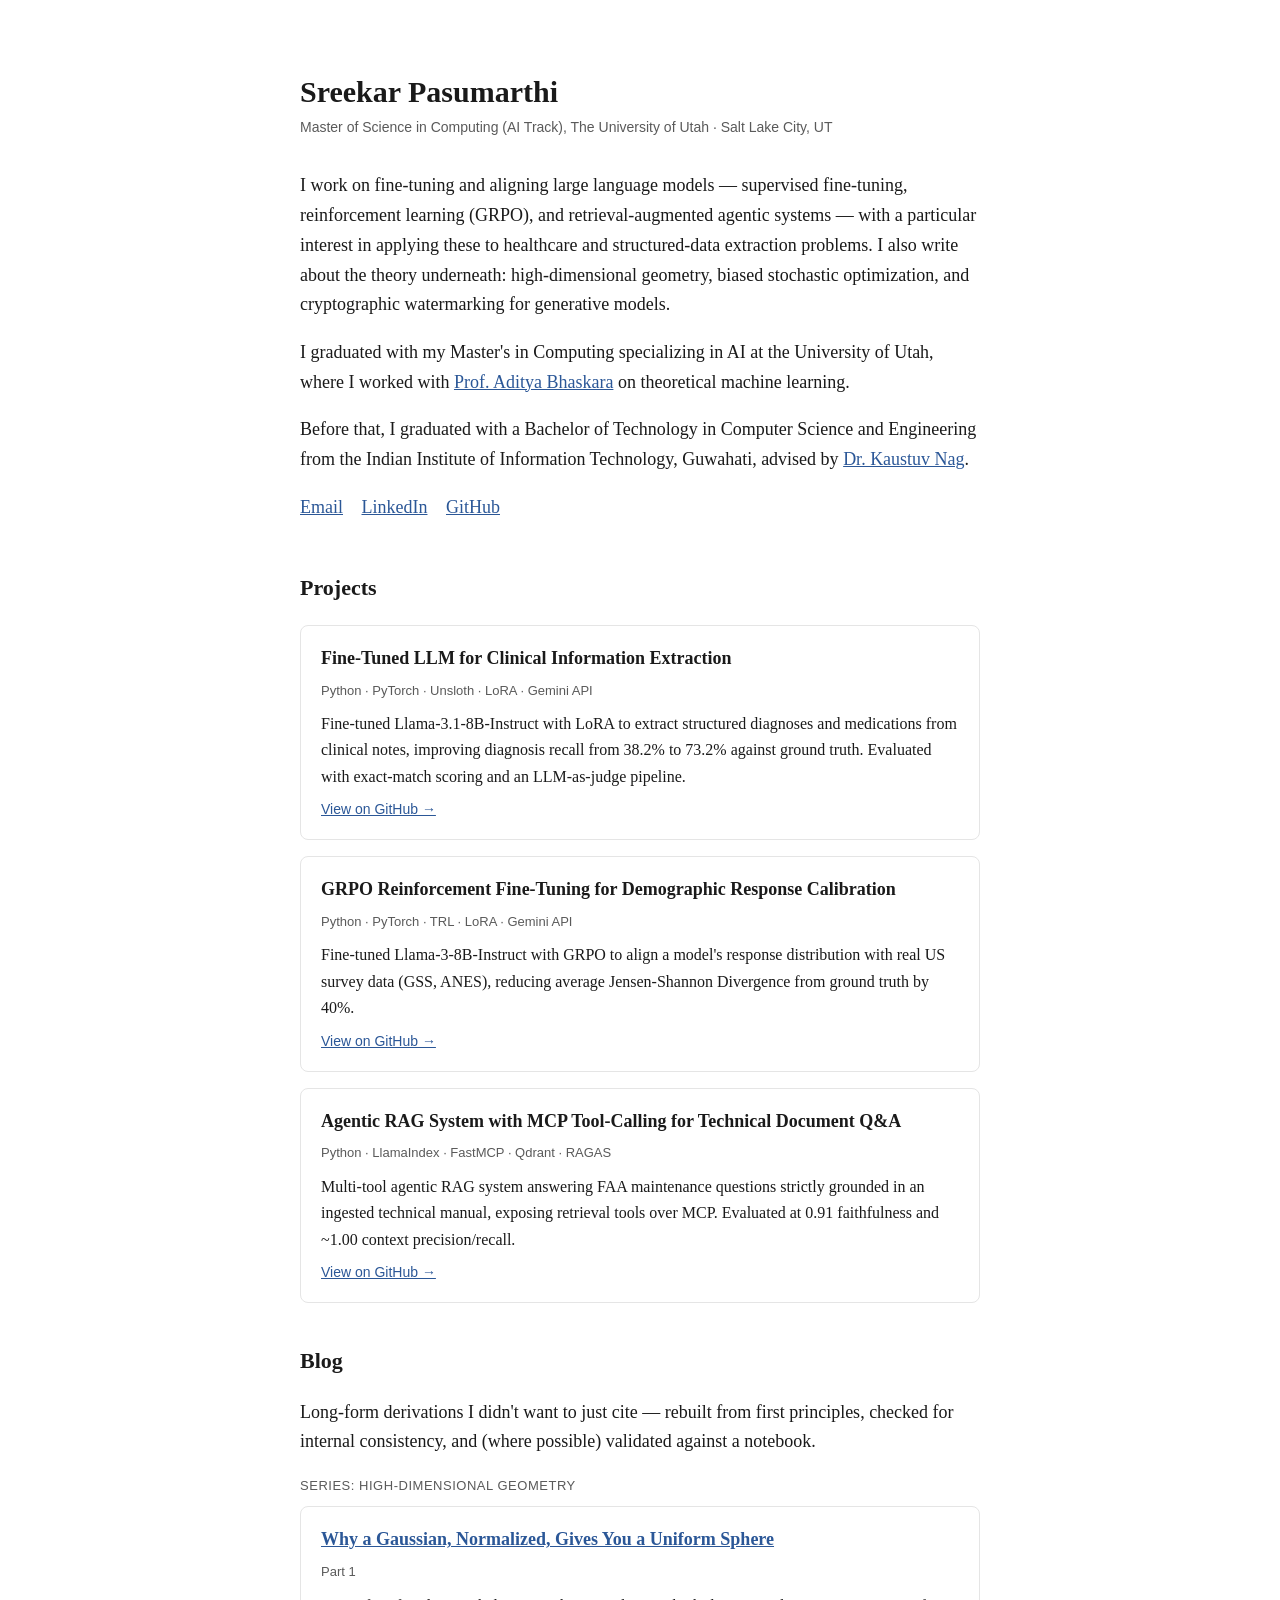
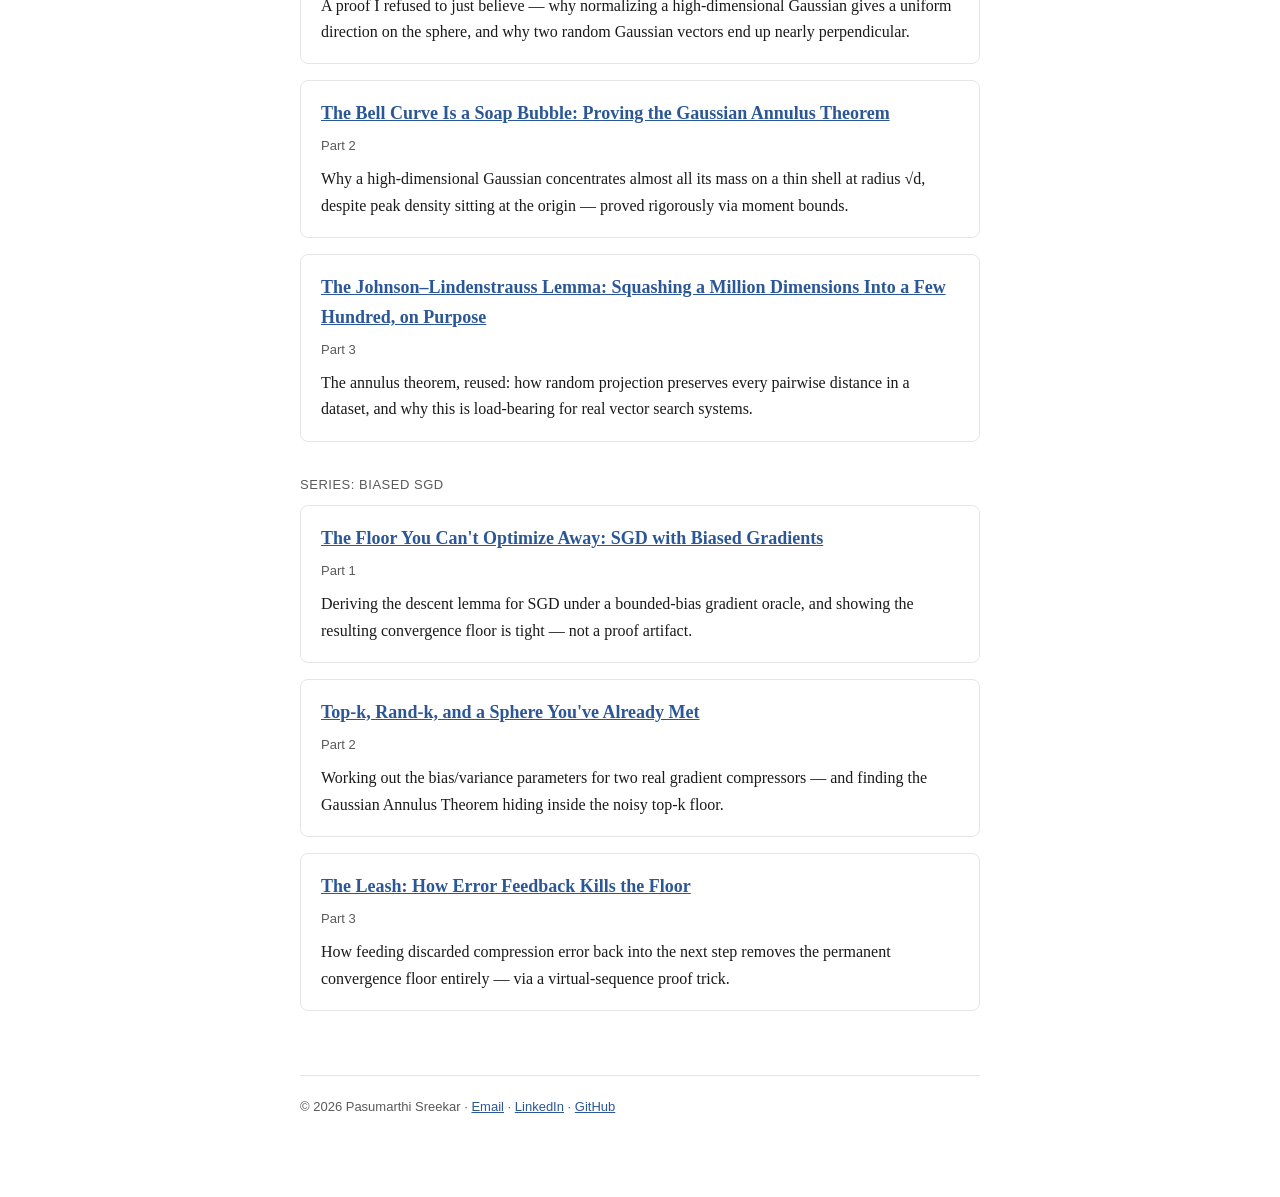
==== commit 20bfea6d: "Updated Bio" ====
--- a/index.html
+++ b/index.html
@@ -14,7 +14,7 @@
 
   <p>I work on fine-tuning and aligning large language models — supervised fine-tuning, reinforcement learning (GRPO), and retrieval-augmented agentic systems — with a particular interest in applying these to healthcare and structured-data extraction problems. I also write about the theory underneath: high-dimensional geometry, biased stochastic optimization, and cryptographic watermarking for generative models.</p>
   <p>I graduated with my Master's in Computing specializing in AI at the University of Utah, where I worked with <a href="https://www.cs.utah.edu/bhaskara-aditya/">Prof. Aditya Bhaskara</a> on theoretical machine learning.</p>
-  <p>Even before, I graduated with a Bachelor of Technology in Computer Science and Engineering from the Indian Institute of Information Technology, Guwahati, advised by <a href="https://www.iiitg.ac.in/computer-science-and-engineering/dr-kaustuv-nag">Dr. Kaustuv Nag</a>.</p>
+  <p>Before that, I graduated with a Bachelor of Technology in Computer Science and Engineering from the Indian Institute of Information Technology, Guwahati, advised by <a href="https://www.iiitg.ac.in/computer-science-and-engineering/dr-kaustuv-nag">Dr. Kaustuv Nag</a>.</p>
 
   <p class="links">
     <a href="mailto:sreekar.pasumarthi@gmail.com">Email</a>
